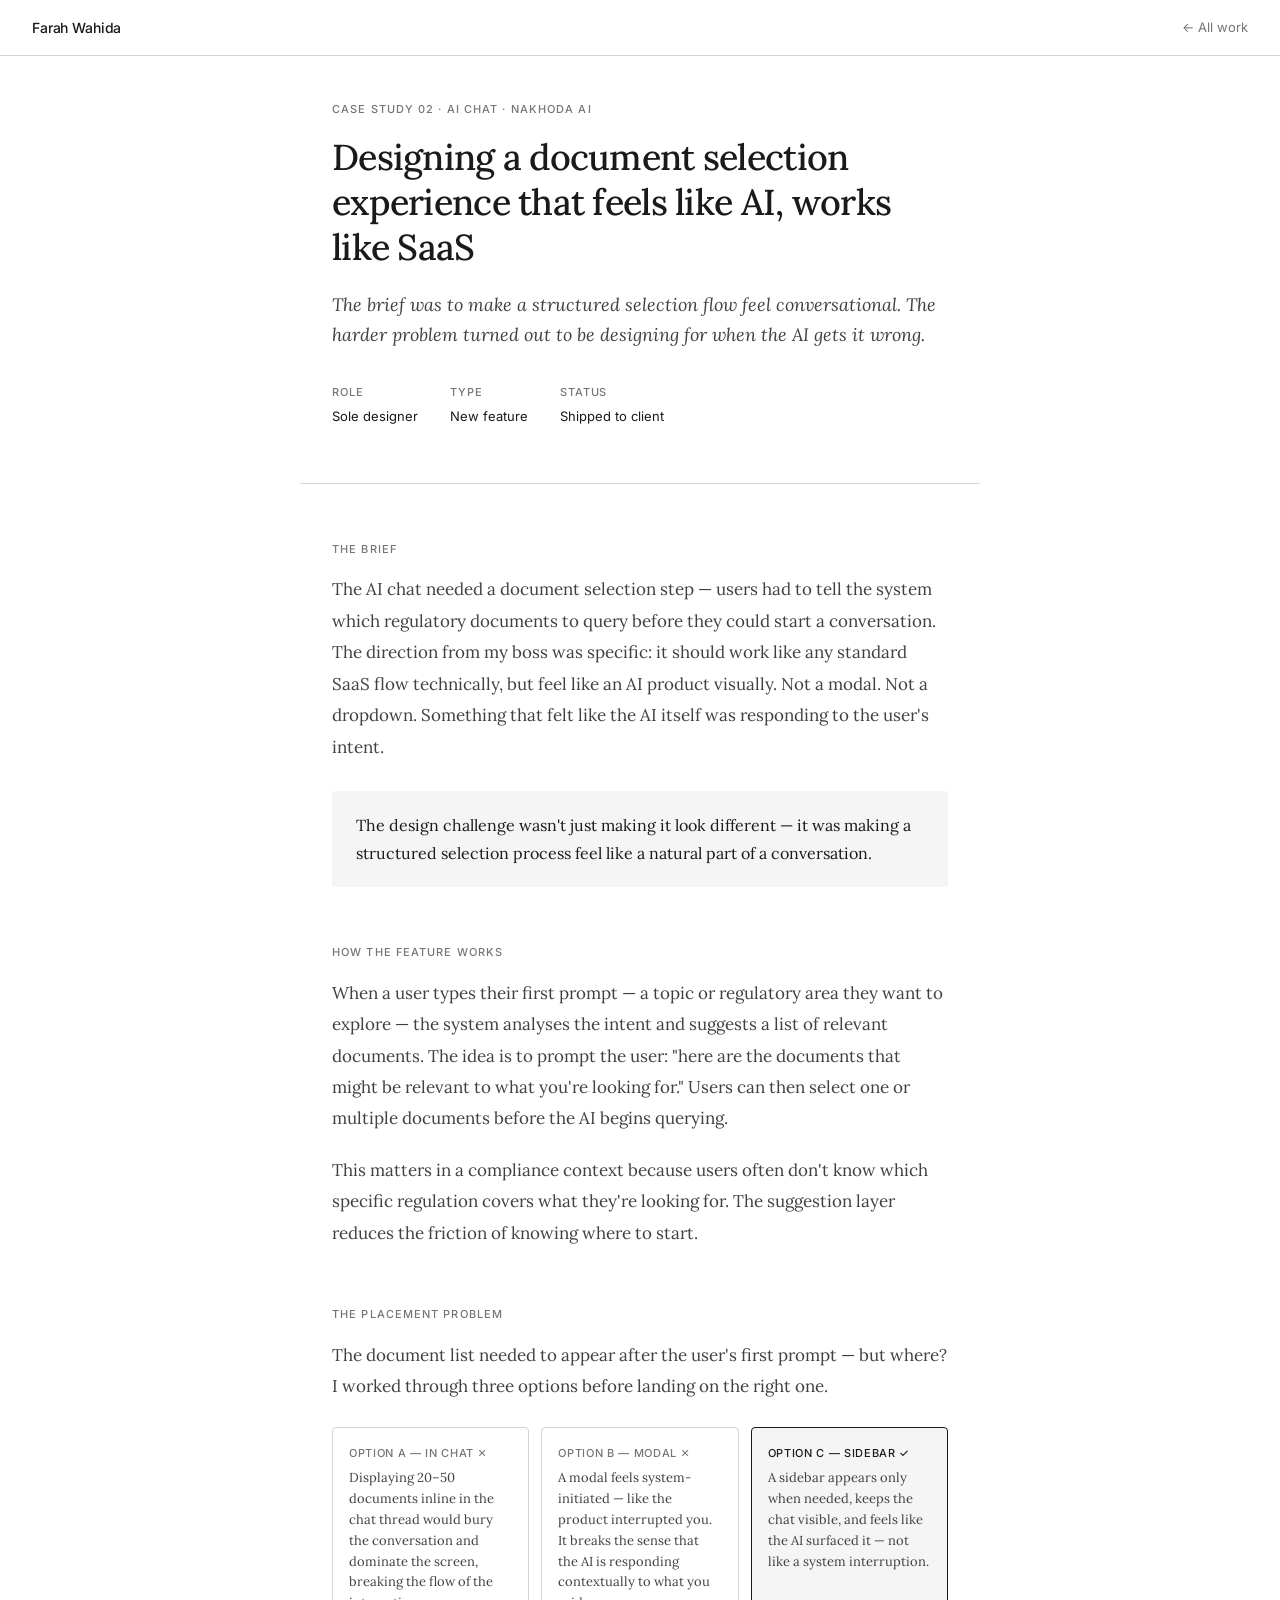
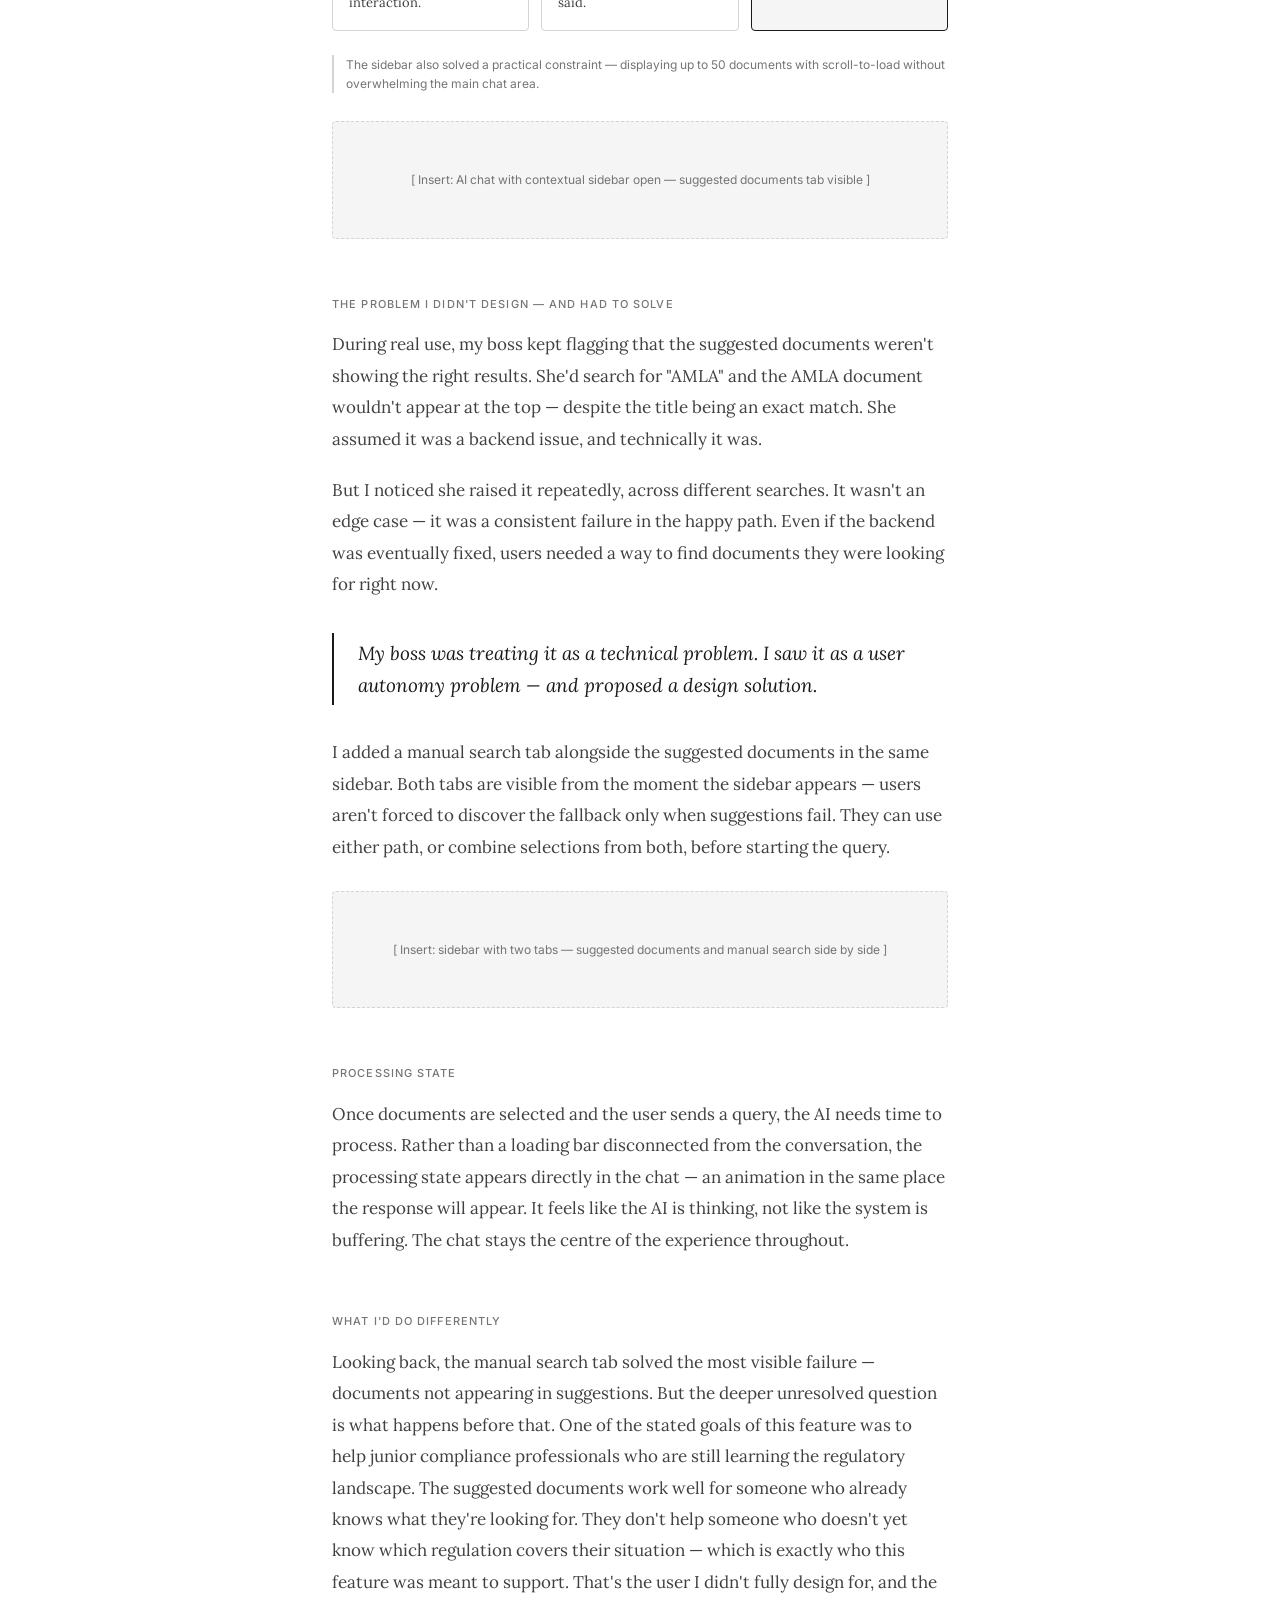
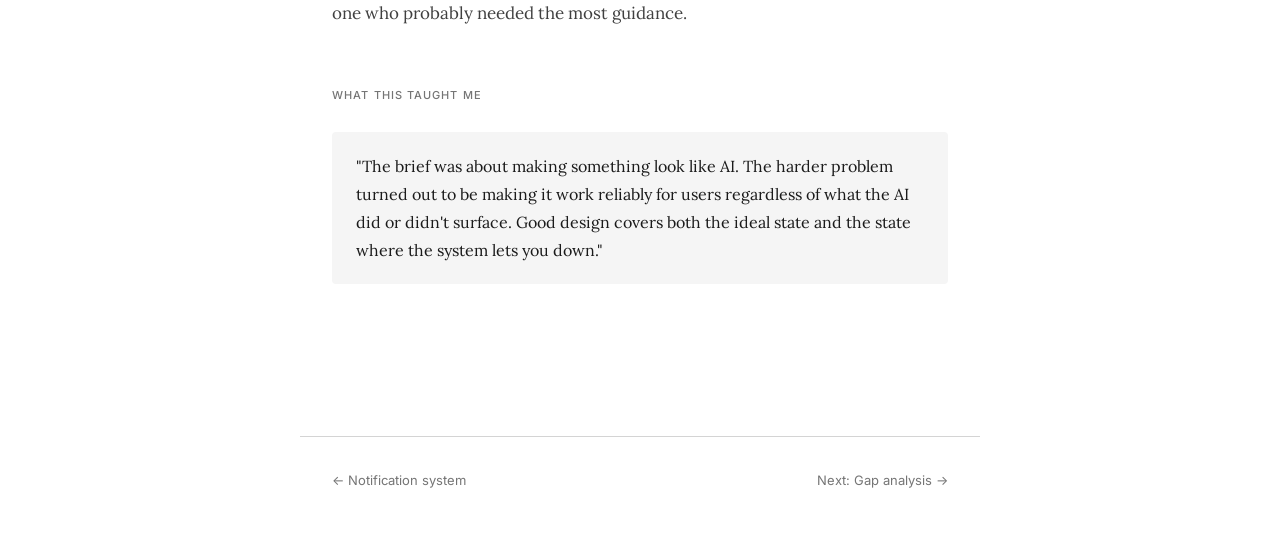
==== cs-aichat.html @ 158189bf "Base portfolio files" ====
<!DOCTYPE html>
<html lang="en">
<head>
<meta charset="UTF-8">
<meta name="viewport" content="width=device-width, initial-scale=1.0">
<title>AI Chat — Farah Wahida</title>
<link rel="stylesheet" href="cs.css">
</head>
<body>

<nav>
  <a class="nav-name" href="index.html">Farah Wahida</a>
  <a class="nav-back" href="index.html">← All work</a>
</nav>

<header class="cs-header">
  <div class="cs-eyebrow">Case study 02 · AI chat · Nakhoda AI</div>
  <h1 class="cs-title">Designing a document selection experience that feels like AI, works like SaaS</h1>
  <p class="cs-subtitle">The brief was to make a structured selection flow feel conversational. The harder problem turned out to be designing for when the AI gets it wrong.</p>
  <div class="cs-meta-row">
    <div class="cs-meta-item"><div class="cs-meta-label">Role</div><div class="cs-meta-val">Sole designer</div></div>
    <div class="cs-meta-item"><div class="cs-meta-label">Type</div><div class="cs-meta-val">New feature</div></div>
    <div class="cs-meta-item"><div class="cs-meta-label">Status</div><div class="cs-meta-val">Shipped to client</div></div>
  </div>
</header>

<main class="cs-body">

  <div class="cs-section">
    <div class="cs-section-label">The brief</div>
    <p>The AI chat needed a document selection step — users had to tell the system which regulatory documents to query before they could start a conversation. The direction from my boss was specific: it should work like any standard SaaS flow technically, but feel like an AI product visually. Not a modal. Not a dropdown. Something that felt like the AI itself was responding to the user's intent.</p>
    <div class="callout"><p>The design challenge wasn't just making it look different — it was making a structured selection process feel like a natural part of a conversation.</p></div>
  </div>

  <div class="cs-section">
    <div class="cs-section-label">How the feature works</div>
    <p>When a user types their first prompt — a topic or regulatory area they want to explore — the system analyses the intent and suggests a list of relevant documents. The idea is to prompt the user: "here are the documents that might be relevant to what you're looking for." Users can then select one or multiple documents before the AI begins querying.</p>
    <p>This matters in a compliance context because users often don't know which specific regulation covers what they're looking for. The suggestion layer reduces the friction of knowing where to start.</p>
  </div>

  <div class="cs-section">
    <div class="cs-section-label">The placement problem</div>
    <p>The document list needed to appear after the user's first prompt — but where? I worked through three options before landing on the right one.</p>

    <div class="decision-grid">
      <div class="decision-card">
        <div class="d-label">Option A — in chat ✕</div>
        <div class="d-desc">Displaying 20–50 documents inline in the chat thread would bury the conversation and dominate the screen, breaking the flow of the interaction.</div>
      </div>
      <div class="decision-card">
        <div class="d-label">Option B — modal ✕</div>
        <div class="d-desc">A modal feels system-initiated — like the product interrupted you. It breaks the sense that the AI is responding contextually to what you said.</div>
      </div>
      <div class="decision-card chosen">
        <div class="d-label">Option C — sidebar ✓</div>
        <div class="d-desc">A sidebar appears only when needed, keeps the chat visible, and feels like the AI surfaced it — not like a system interruption.</div>
      </div>
    </div>

    <div class="annotation">The sidebar also solved a practical constraint — displaying up to 50 documents with scroll-to-load without overwhelming the main chat area.</div>

    <div class="img-slot">[ Insert: AI chat with contextual sidebar open — suggested documents tab visible ]</div>
  </div>

  <div class="cs-section">
    <div class="cs-section-label">The problem I didn't design — and had to solve</div>
    <p>During real use, my boss kept flagging that the suggested documents weren't showing the right results. She'd search for "AMLA" and the AMLA document wouldn't appear at the top — despite the title being an exact match. She assumed it was a backend issue, and technically it was.</p>
    <p>But I noticed she raised it repeatedly, across different searches. It wasn't an edge case — it was a consistent failure in the happy path. Even if the backend was eventually fixed, users needed a way to find documents they were looking for right now.</p>

    <div class="pullquote"><p>My boss was treating it as a technical problem. I saw it as a user autonomy problem — and proposed a design solution.</p></div>

    <p>I added a manual search tab alongside the suggested documents in the same sidebar. Both tabs are visible from the moment the sidebar appears — users aren't forced to discover the fallback only when suggestions fail. They can use either path, or combine selections from both, before starting the query.</p>

    <div class="img-slot">[ Insert: sidebar with two tabs — suggested documents and manual search side by side ]</div>
  </div>

  <div class="cs-section">
    <div class="cs-section-label">Processing state</div>
    <p>Once documents are selected and the user sends a query, the AI needs time to process. Rather than a loading bar disconnected from the conversation, the processing state appears directly in the chat — an animation in the same place the response will appear. It feels like the AI is thinking, not like the system is buffering. The chat stays the centre of the experience throughout.</p>
  </div>

  <div class="cs-section">
    <div class="cs-section-label">What I'd do differently</div>
    <p>Looking back, the manual search tab solved the most visible failure — documents not appearing in suggestions. But the deeper unresolved question is what happens before that. One of the stated goals of this feature was to help junior compliance professionals who are still learning the regulatory landscape. The suggested documents work well for someone who already knows what they're looking for. They don't help someone who doesn't yet know which regulation covers their situation — which is exactly who this feature was meant to support. That's the user I didn't fully design for, and the one who probably needed the most guidance.</p>
  </div>

  <div class="cs-section">
    <div class="cs-section-label">What this taught me</div>
    <div class="callout"><p>"The brief was about making something look like AI. The harder problem turned out to be making it work reliably for users regardless of what the AI did or didn't surface. Good design covers both the ideal state and the state where the system lets you down."</p></div>
  </div>

</main>

<div class="cs-nav">
  <a href="cs-notification.html">← Notification system</a>
  <a href="cs-gapanalysis.html">Next: Gap analysis →</a>
</div>

</body>
</html>
---- cs.css ----
@import url('https://fonts.googleapis.com/css2?family=Lora:ital,wght@0,400;0,500;0,600;1,400;1,500&family=Inter:wght@300;400;500&display=swap');

*, *::before, *::after { box-sizing: border-box; margin: 0; padding: 0; }

:root {
  --black: #1a1a1a;
  --gray-dark: #404040;
  --gray-mid: #757575;
  --gray-light: #d4d4d4;
  --gray-faint: #f5f5f5;
  --white: #ffffff;
  --serif: 'Lora', Georgia, serif;
  --sans: 'Inter', system-ui, sans-serif;
  --max: 680px;
}

html { font-size: 16px; scroll-behavior: smooth; }
body {
  font-family: var(--serif);
  background: var(--white);
  color: var(--black);
  -webkit-font-smoothing: antialiased;
  line-height: 1.7;
}

/* NAV */
nav {
  position: fixed; top: 0; left: 0; right: 0;
  background: rgba(255,255,255,0.92);
  backdrop-filter: blur(8px);
  border-bottom: 1px solid var(--gray-light);
  z-index: 100;
  padding: 0 2rem;
  height: 56px;
  display: flex; align-items: center; justify-content: space-between;
}
.nav-name {
  font-family: var(--sans);
  font-size: 14px;
  font-weight: 500;
  color: var(--black);
  letter-spacing: -0.01em;
  text-decoration: none;
}
.nav-back {
  font-family: var(--sans);
  font-size: 13px;
  color: var(--gray-mid);
  text-decoration: none;
  display: flex; align-items: center; gap: 6px;
  transition: color 0.15s;
}
.nav-back:hover { color: var(--black); }

/* CASE STUDY LAYOUT */
.cs-header {
  max-width: var(--max);
  margin: 0 auto;
  padding: 100px 2rem 56px;
  border-bottom: 1px solid var(--gray-light);
}
.cs-eyebrow {
  font-family: var(--sans);
  font-size: 11px;
  font-weight: 500;
  letter-spacing: 0.1em;
  text-transform: uppercase;
  color: var(--gray-mid);
  margin-bottom: 16px;
}
.cs-title {
  font-family: var(--serif);
  font-size: clamp(1.625rem, 4vw, 2.25rem);
  font-weight: 500;
  line-height: 1.25;
  letter-spacing: -0.02em;
  color: var(--black);
  margin-bottom: 20px;
}
.cs-subtitle {
  font-family: var(--serif);
  font-size: 1.125rem;
  font-style: italic;
  line-height: 1.7;
  color: var(--gray-dark);
  margin-bottom: 32px;
}
.cs-meta-row {
  display: flex; gap: 32px; flex-wrap: wrap;
}
.cs-meta-item { }
.cs-meta-label {
  font-family: var(--sans);
  font-size: 11px;
  font-weight: 500;
  letter-spacing: 0.08em;
  text-transform: uppercase;
  color: var(--gray-mid);
  margin-bottom: 3px;
}
.cs-meta-val {
  font-family: var(--sans);
  font-size: 13px;
  font-weight: 400;
  color: var(--black);
}

/* BODY */
.cs-body {
  max-width: var(--max);
  margin: 0 auto;
  padding: 56px 2rem 96px;
}

.cs-section { margin-bottom: 56px; }

.cs-section-label {
  font-family: var(--sans);
  font-size: 11px;
  font-weight: 500;
  letter-spacing: 0.1em;
  text-transform: uppercase;
  color: var(--gray-mid);
  margin-bottom: 16px;
}

.cs-body p {
  font-family: var(--serif);
  font-size: 1.0625rem;
  line-height: 1.85;
  color: var(--gray-dark);
  margin-bottom: 20px;
}
.cs-body p:last-child { margin-bottom: 0; }

.cs-body h3 {
  font-family: var(--serif);
  font-size: 1.25rem;
  font-weight: 500;
  color: var(--black);
  margin-bottom: 12px;
  margin-top: 36px;
  letter-spacing: -0.01em;
}

/* PULLQUOTE */
.pullquote {
  border-left: 2px solid var(--black);
  padding: 4px 0 4px 24px;
  margin: 32px 0;
}
.pullquote p {
  font-family: var(--serif);
  font-size: 1.1875rem;
  font-style: italic;
  line-height: 1.7;
  color: var(--black) !important;
  margin-bottom: 0 !important;
}

/* CALLOUT */
.callout {
  background: var(--gray-faint);
  border-radius: 4px;
  padding: 20px 24px;
  margin: 28px 0;
}
.callout p {
  font-family: var(--serif);
  font-size: 1rem;
  line-height: 1.75;
  color: var(--black) !important;
  margin-bottom: 0 !important;
}

/* IMAGE SLOT */
.img-slot {
  background: var(--gray-faint);
  border: 1px dashed var(--gray-light);
  border-radius: 4px;
  padding: 48px 24px;
  text-align: center;
  font-family: var(--sans);
  font-size: 12px;
  color: var(--gray-mid);
  margin: 28px 0;
  line-height: 1.6;
}
.img-slot img {
  width: 100%;
  border-radius: 4px;
  display: block;
}

/* DECISION GRID */
.decision-grid {
  display: grid;
  grid-template-columns: repeat(3, minmax(0,1fr));
  gap: 12px;
  margin: 24px 0;
}
.decision-card {
  border: 1px solid var(--gray-light);
  border-radius: 4px;
  padding: 16px;
}
.decision-card.chosen {
  border-color: var(--black);
  background: var(--gray-faint);
}
.decision-card .d-label {
  font-family: var(--sans);
  font-size: 11px;
  font-weight: 500;
  color: var(--gray-mid);
  margin-bottom: 6px;
  text-transform: uppercase;
  letter-spacing: 0.06em;
}
.decision-card.chosen .d-label { color: var(--black); }
.decision-card .d-desc {
  font-family: var(--serif);
  font-size: 13px;
  line-height: 1.6;
  color: var(--gray-dark);
}

/* ITERATION GRID */
.iter-grid {
  display: grid;
  grid-template-columns: repeat(3, minmax(0,1fr));
  gap: 12px;
  margin: 24px 0;
}
.iter-card {
  border: 1px solid var(--gray-light);
  border-radius: 4px;
  padding: 16px;
}
.iter-card.final { border-color: var(--black); background: var(--gray-faint); }
.iter-card .i-label {
  font-family: var(--sans);
  font-size: 11px;
  font-weight: 500;
  text-transform: uppercase;
  letter-spacing: 0.06em;
  color: var(--gray-mid);
  margin-bottom: 6px;
}
.iter-card.final .i-label { color: var(--black); }
.iter-card .i-desc {
  font-family: var(--serif);
  font-size: 13px;
  line-height: 1.6;
  color: var(--gray-dark);
}

/* DETAIL LIST */
.detail-list { list-style: none; padding: 0; margin: 16px 0; }
.detail-list li {
  font-family: var(--serif);
  font-size: 1rem;
  line-height: 1.7;
  color: var(--gray-dark);
  padding: 12px 0 12px 0;
  border-bottom: 1px solid var(--gray-light);
  display: grid;
  grid-template-columns: 1fr;
  gap: 4px;
}
.detail-list li:first-child { border-top: 1px solid var(--gray-light); }
.detail-list li .d-main { color: var(--black); }
.detail-list li .d-sub {
  font-family: var(--sans);
  font-size: 12px;
  color: var(--gray-mid);
  line-height: 1.5;
}

/* NEXT VERSION */
.next-ver {
  border: 1px solid var(--black);
  border-radius: 4px;
  padding: 16px 20px;
  margin: 20px 0;
  font-family: var(--sans);
  font-size: 13px;
  line-height: 1.7;
  color: var(--black);
}
.next-ver-label {
  font-size: 10px;
  font-weight: 500;
  letter-spacing: 0.1em;
  text-transform: uppercase;
  color: var(--gray-mid);
  margin-bottom: 6px;
}

/* ANNOTATION */
.annotation {
  font-family: var(--sans);
  font-size: 12px;
  color: var(--gray-mid);
  border-left: 2px solid var(--gray-light);
  padding-left: 12px;
  margin: 16px 0;
  line-height: 1.6;
}

/* NAV BETWEEN CASES */
.cs-nav {
  max-width: var(--max);
  margin: 0 auto;
  padding: 0 2rem 64px;
  display: flex;
  justify-content: space-between;
  align-items: center;
  border-top: 1px solid var(--gray-light);
  padding-top: 32px;
  flex-wrap: wrap;
  gap: 16px;
}
.cs-nav a {
  font-family: var(--sans);
  font-size: 13px;
  color: var(--gray-mid);
  text-decoration: none;
  transition: color 0.15s;
}
.cs-nav a:hover { color: var(--black); }

@media (max-width: 600px) {
  nav { padding: 0 1.25rem; }
  .cs-header { padding: 88px 1.25rem 40px; }
  .cs-body { padding: 40px 1.25rem 72px; }
  .decision-grid { grid-template-columns: 1fr; }
  .iter-grid { grid-template-columns: 1fr; }
  .cs-nav { padding: 24px 1.25rem 48px; }
}
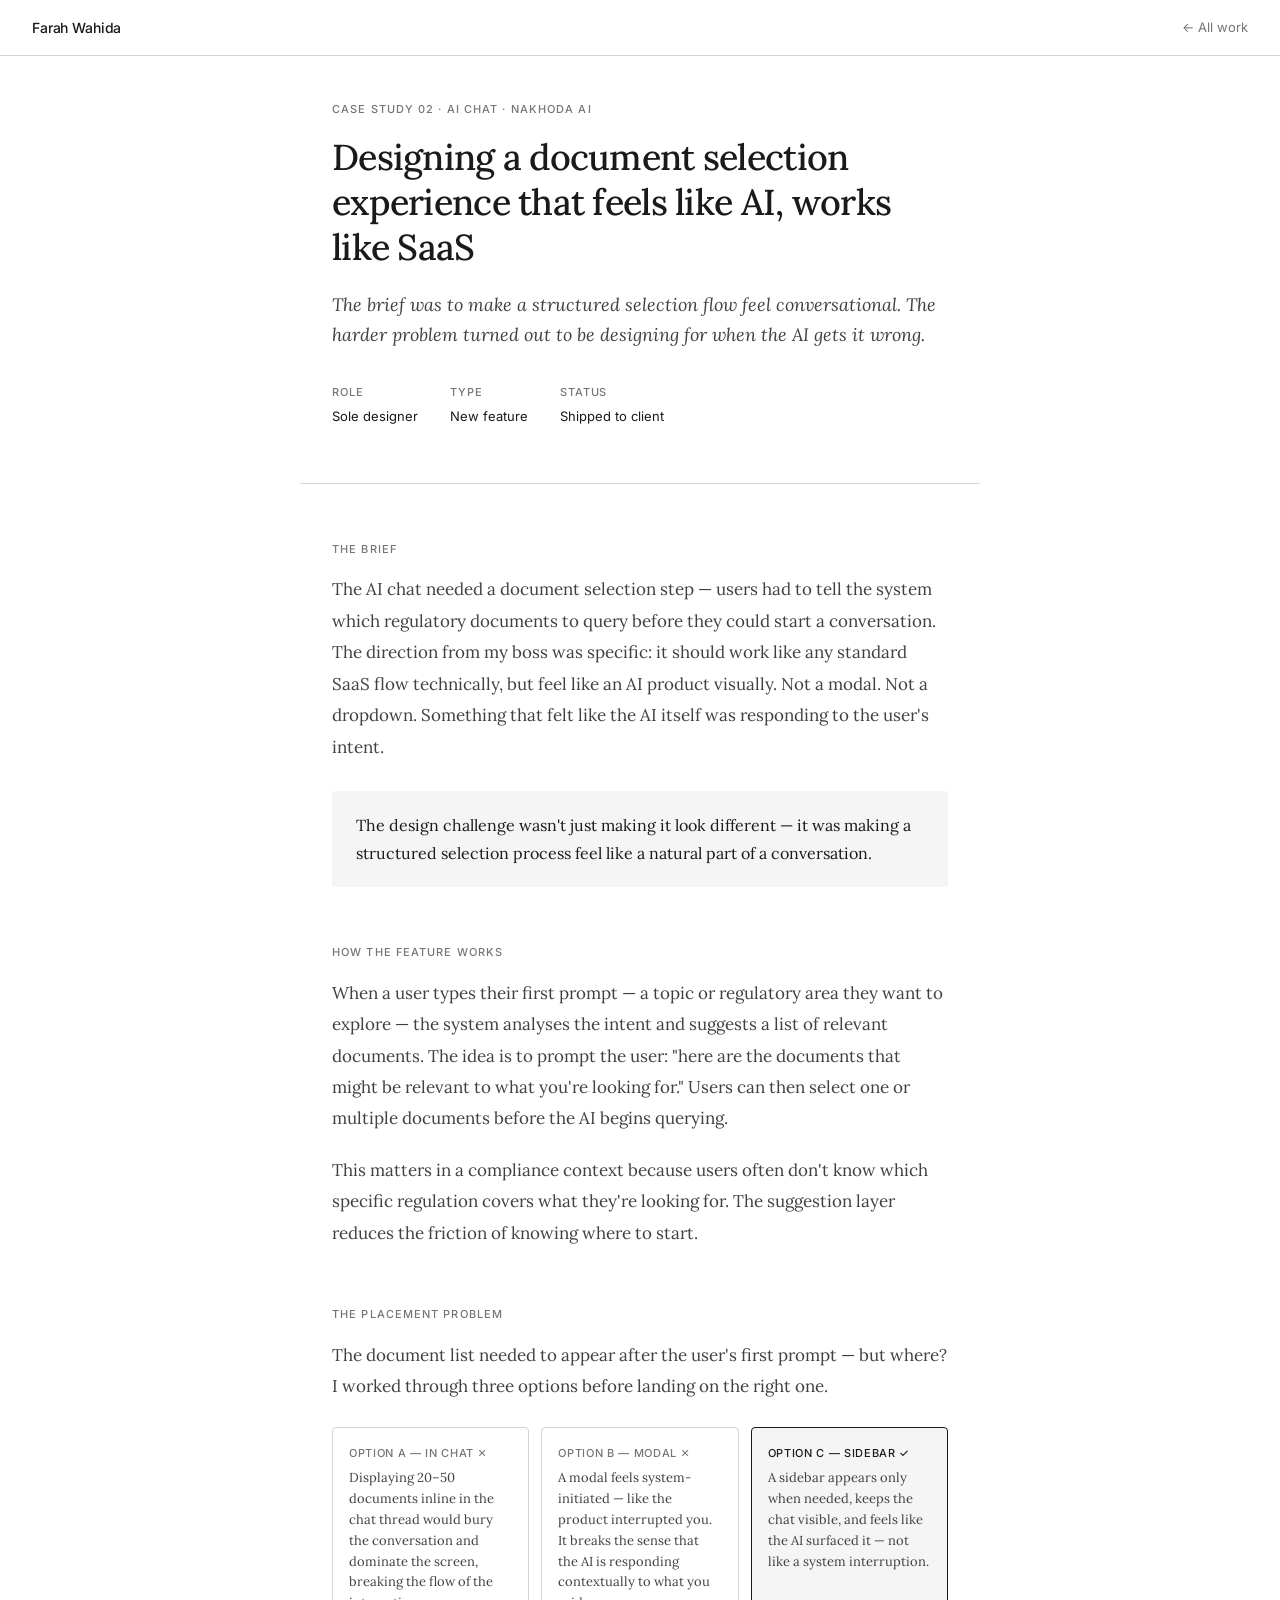
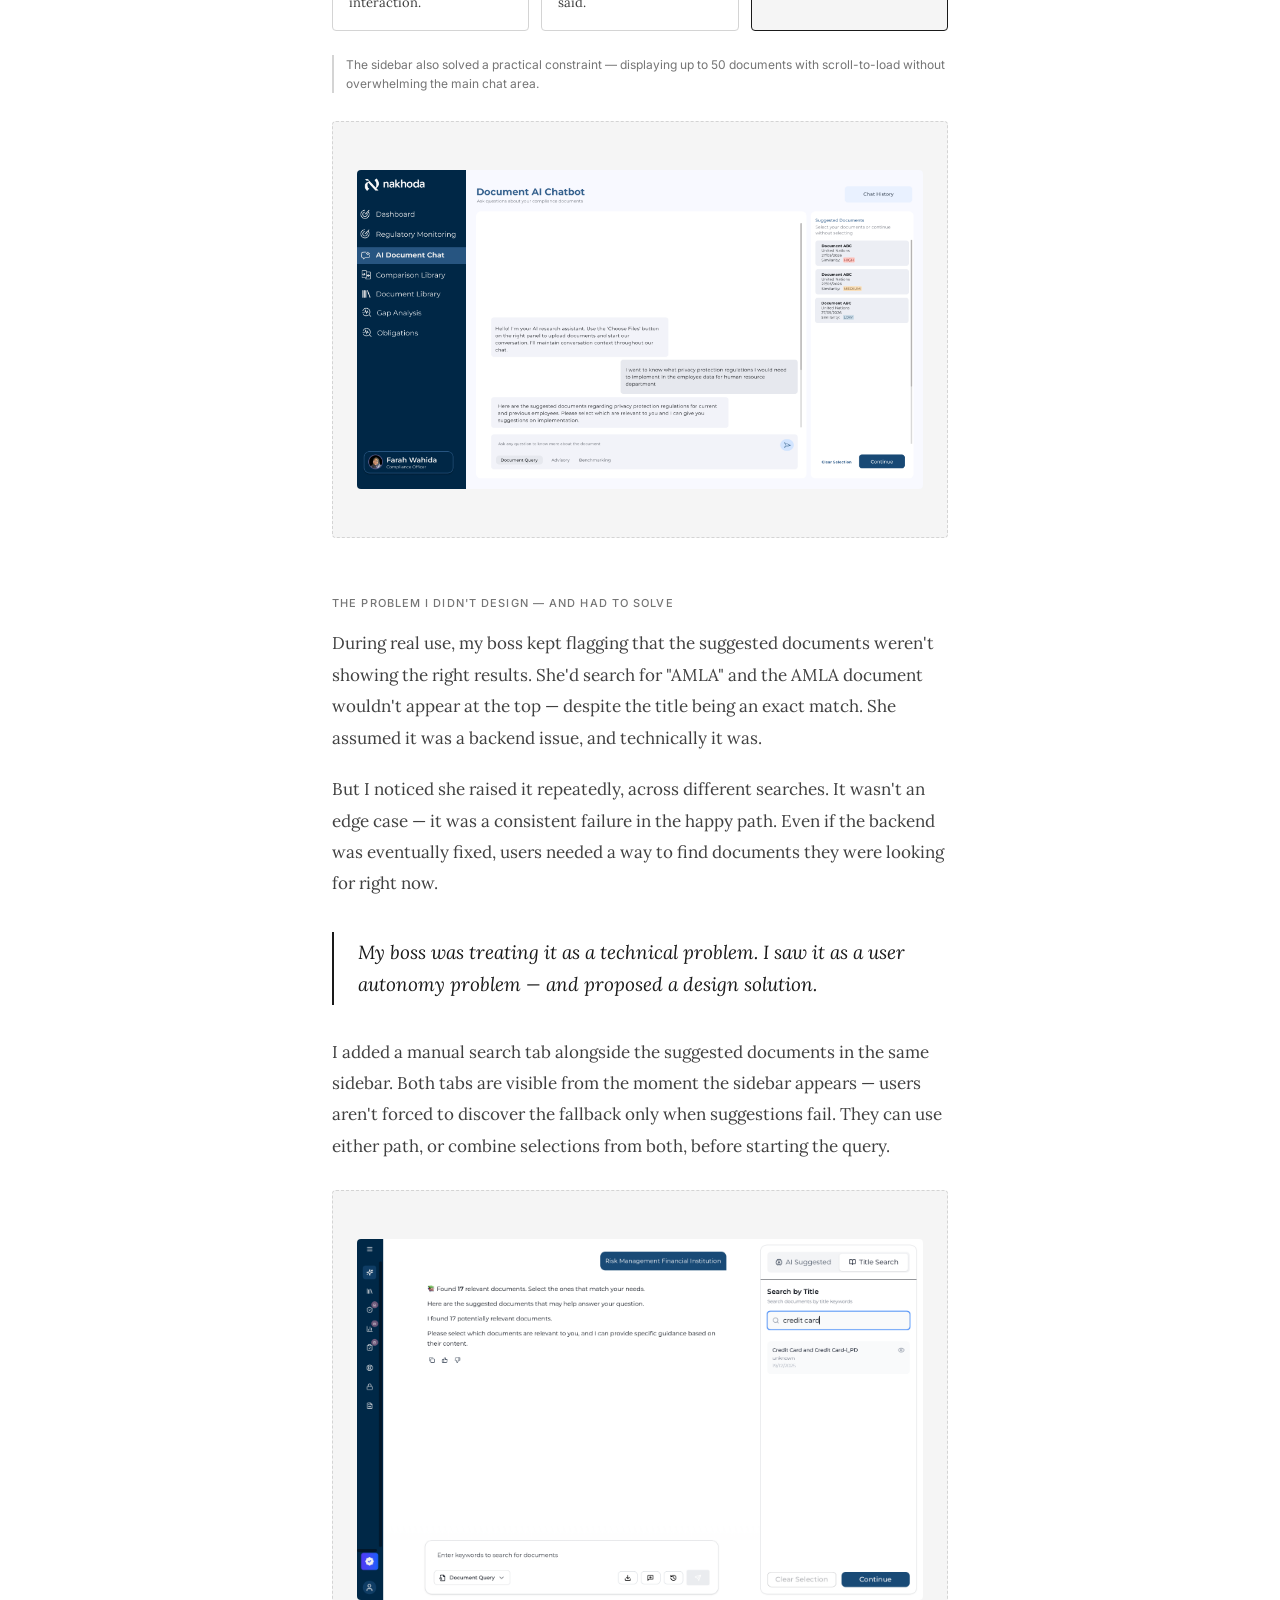
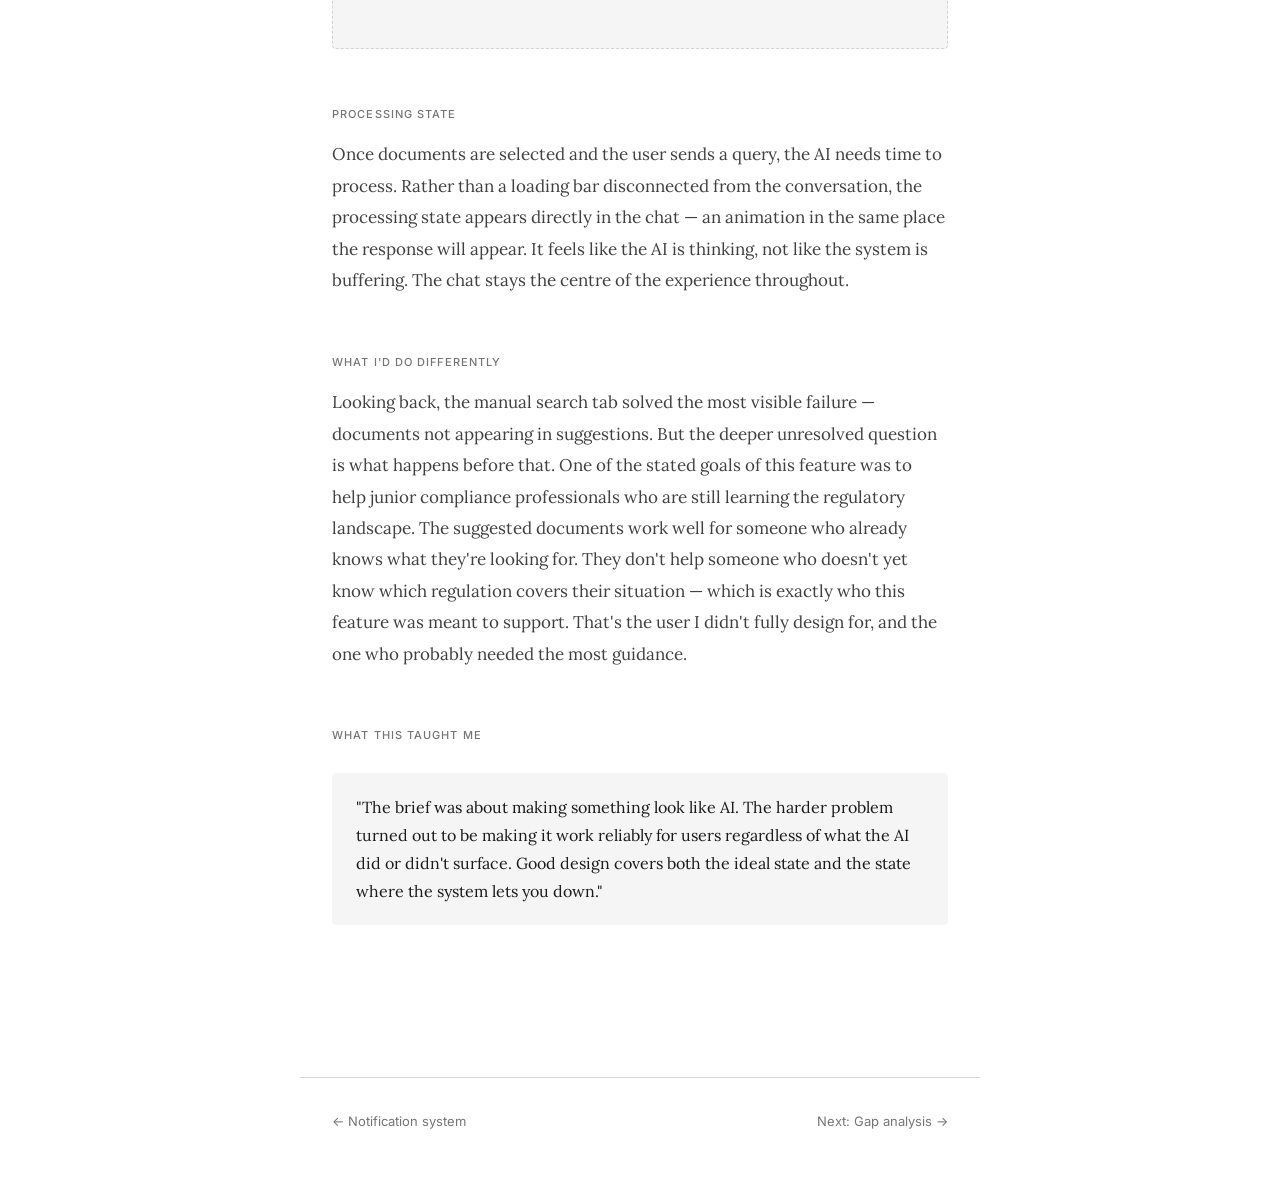
==== commit 7f098538: "Update cs-aichat.html" ====
--- a/cs-aichat.html
+++ b/cs-aichat.html
@@ -59,7 +59,7 @@
 
     <div class="annotation">The sidebar also solved a practical constraint — displaying up to 50 documents with scroll-to-load without overwhelming the main chat area.</div>
 
-    <div class="img-slot">[ Insert: AI chat with contextual sidebar open — suggested documents tab visible ]</div>
+    <div class="img-slot"><img src="Chat1.png" alt="suggested document design with friction"></div>
   </div>
 
   <div class="cs-section">
@@ -71,7 +71,7 @@
 
     <p>I added a manual search tab alongside the suggested documents in the same sidebar. Both tabs are visible from the moment the sidebar appears — users aren't forced to discover the fallback only when suggestions fail. They can use either path, or combine selections from both, before starting the query.</p>
 
-    <div class="img-slot">[ Insert: sidebar with two tabs — suggested documents and manual search side by side ]</div>
+    <div class="img-slot"><img src="Chat2.png" alt="new design to give room for error and autonomy"></div>
   </div>
 
   <div class="cs-section">
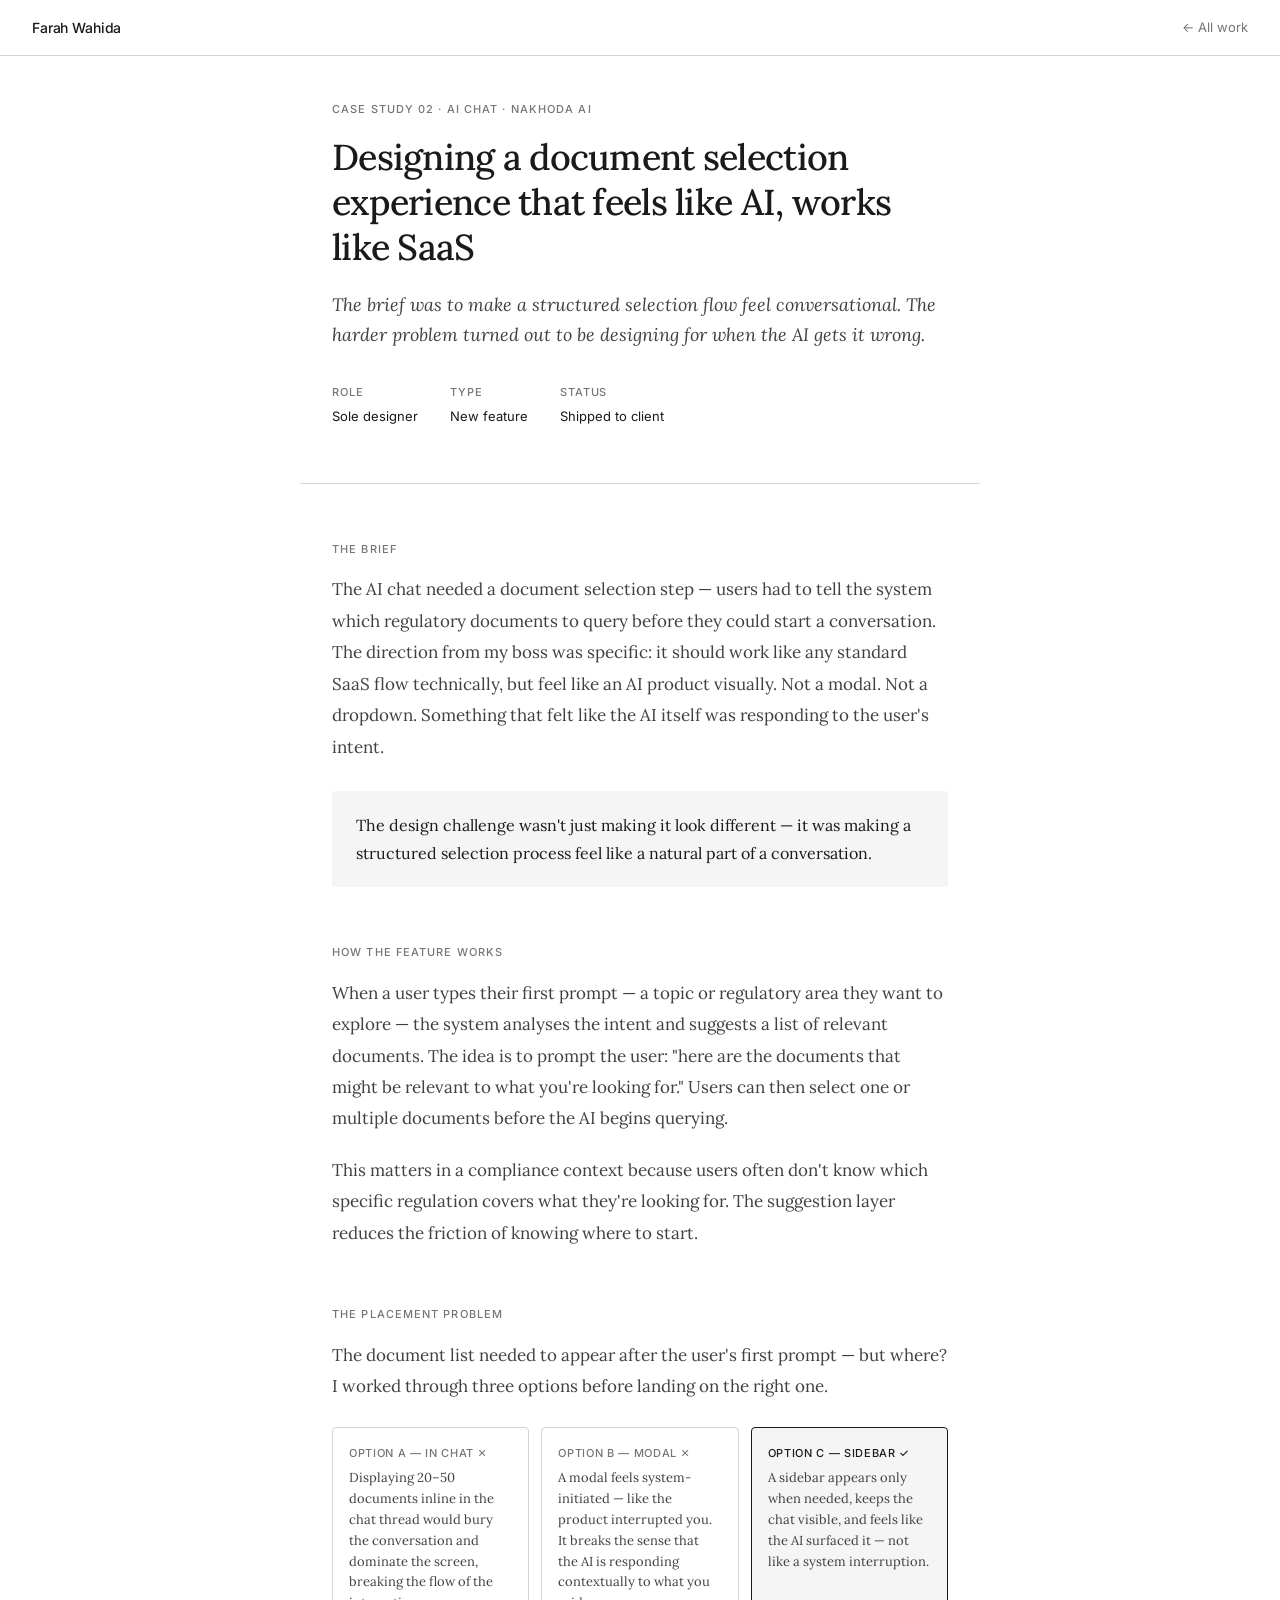
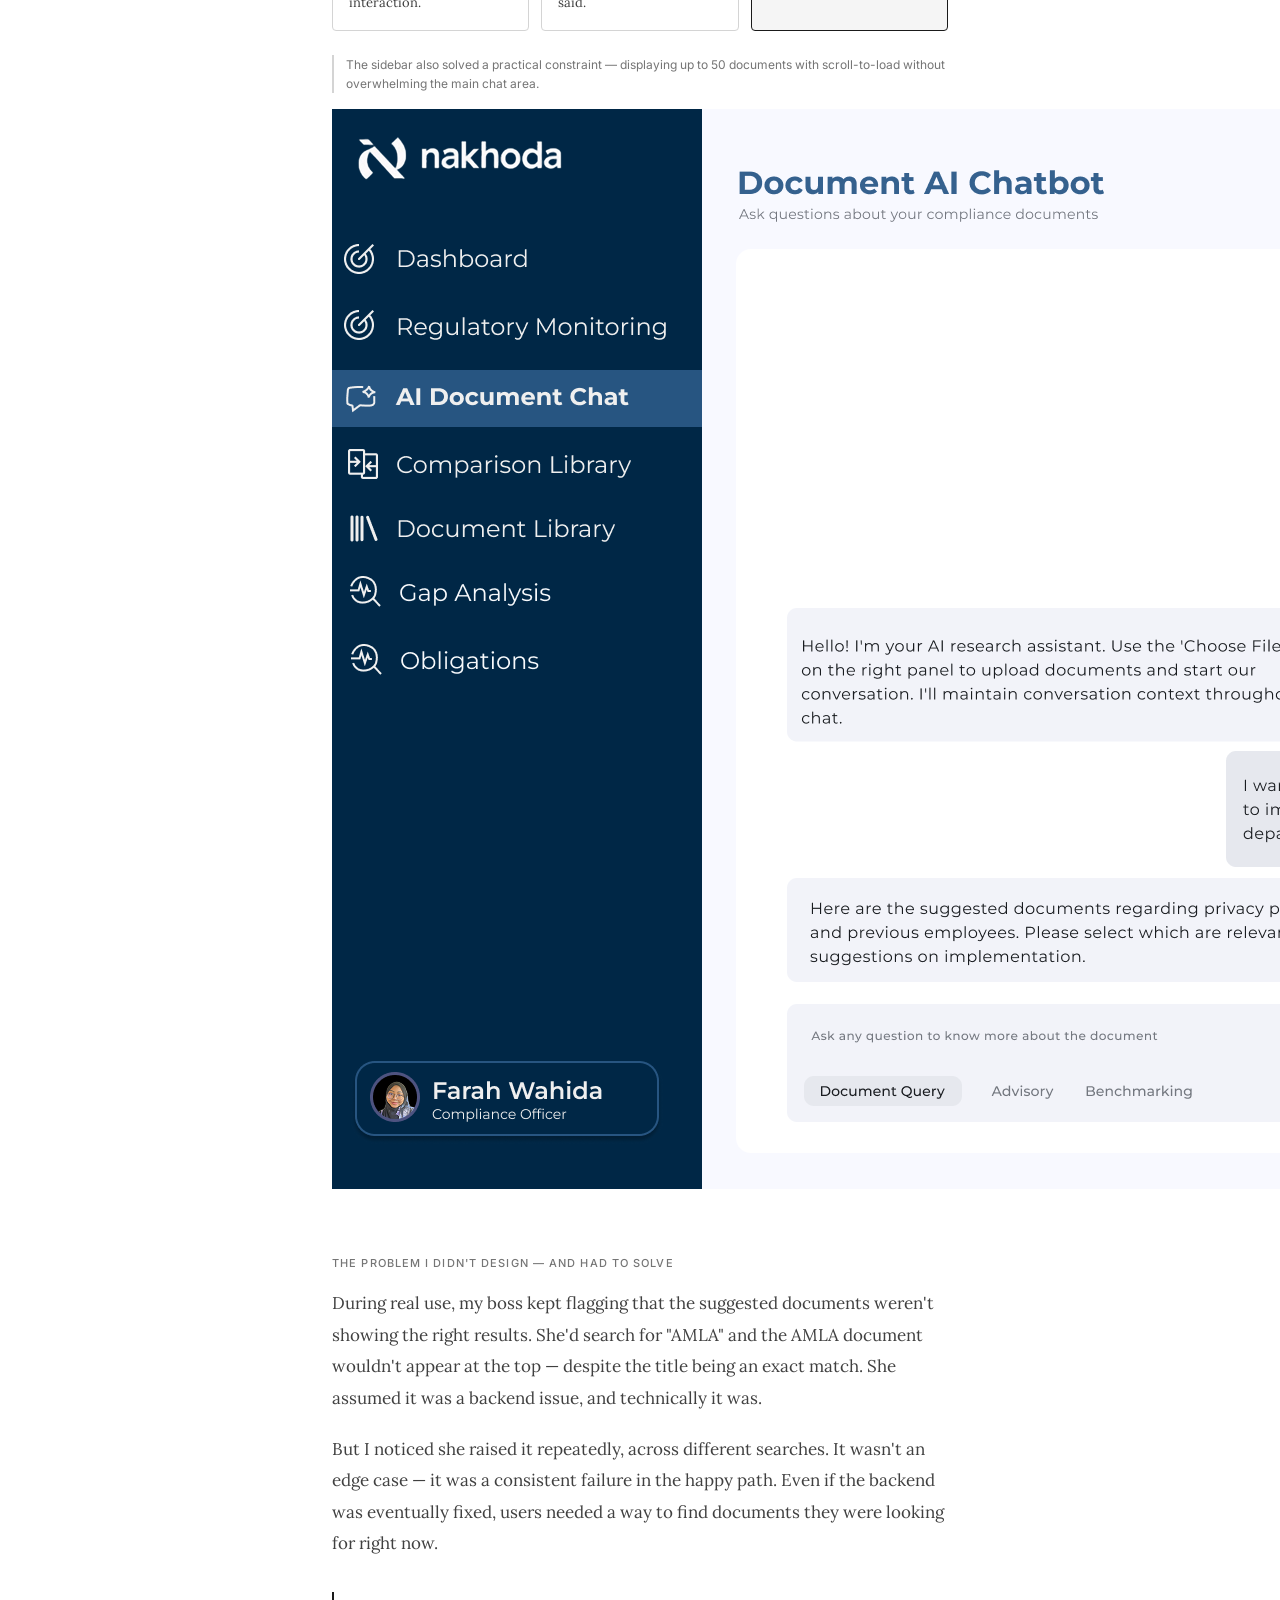
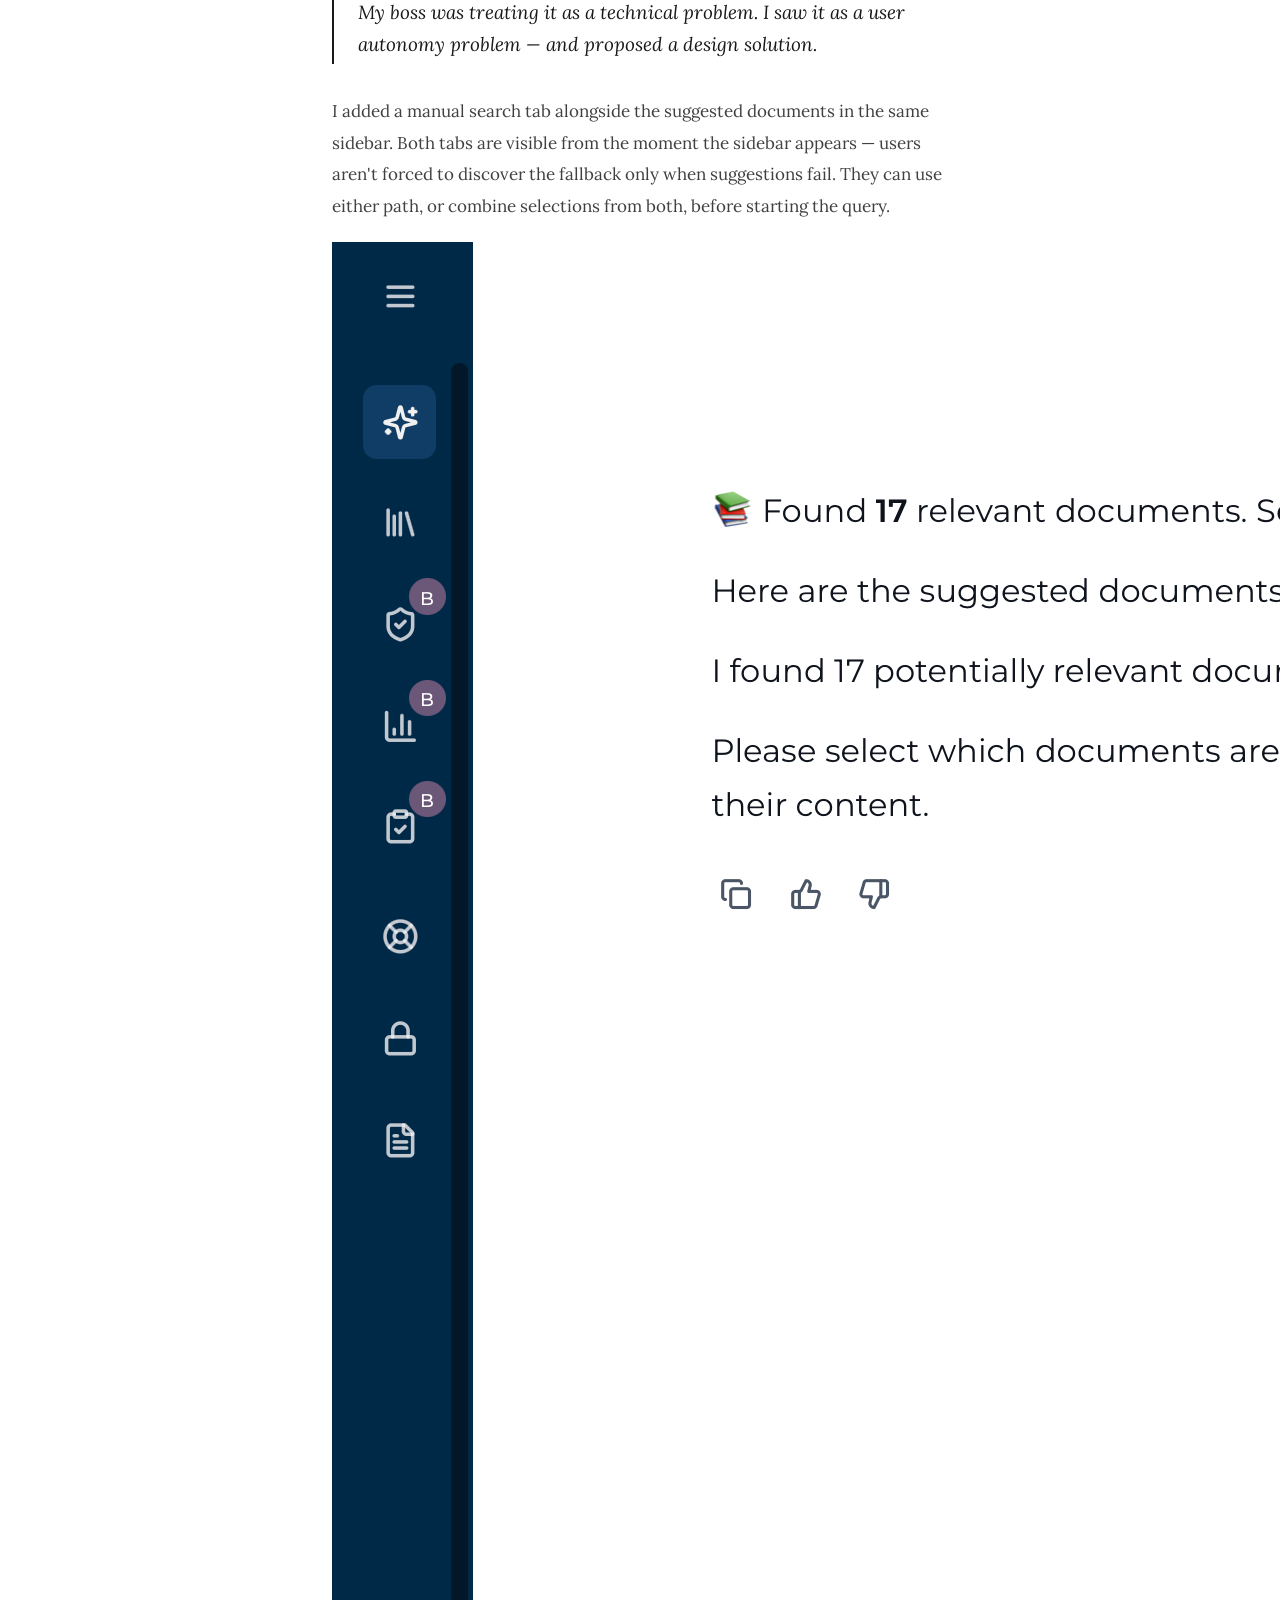
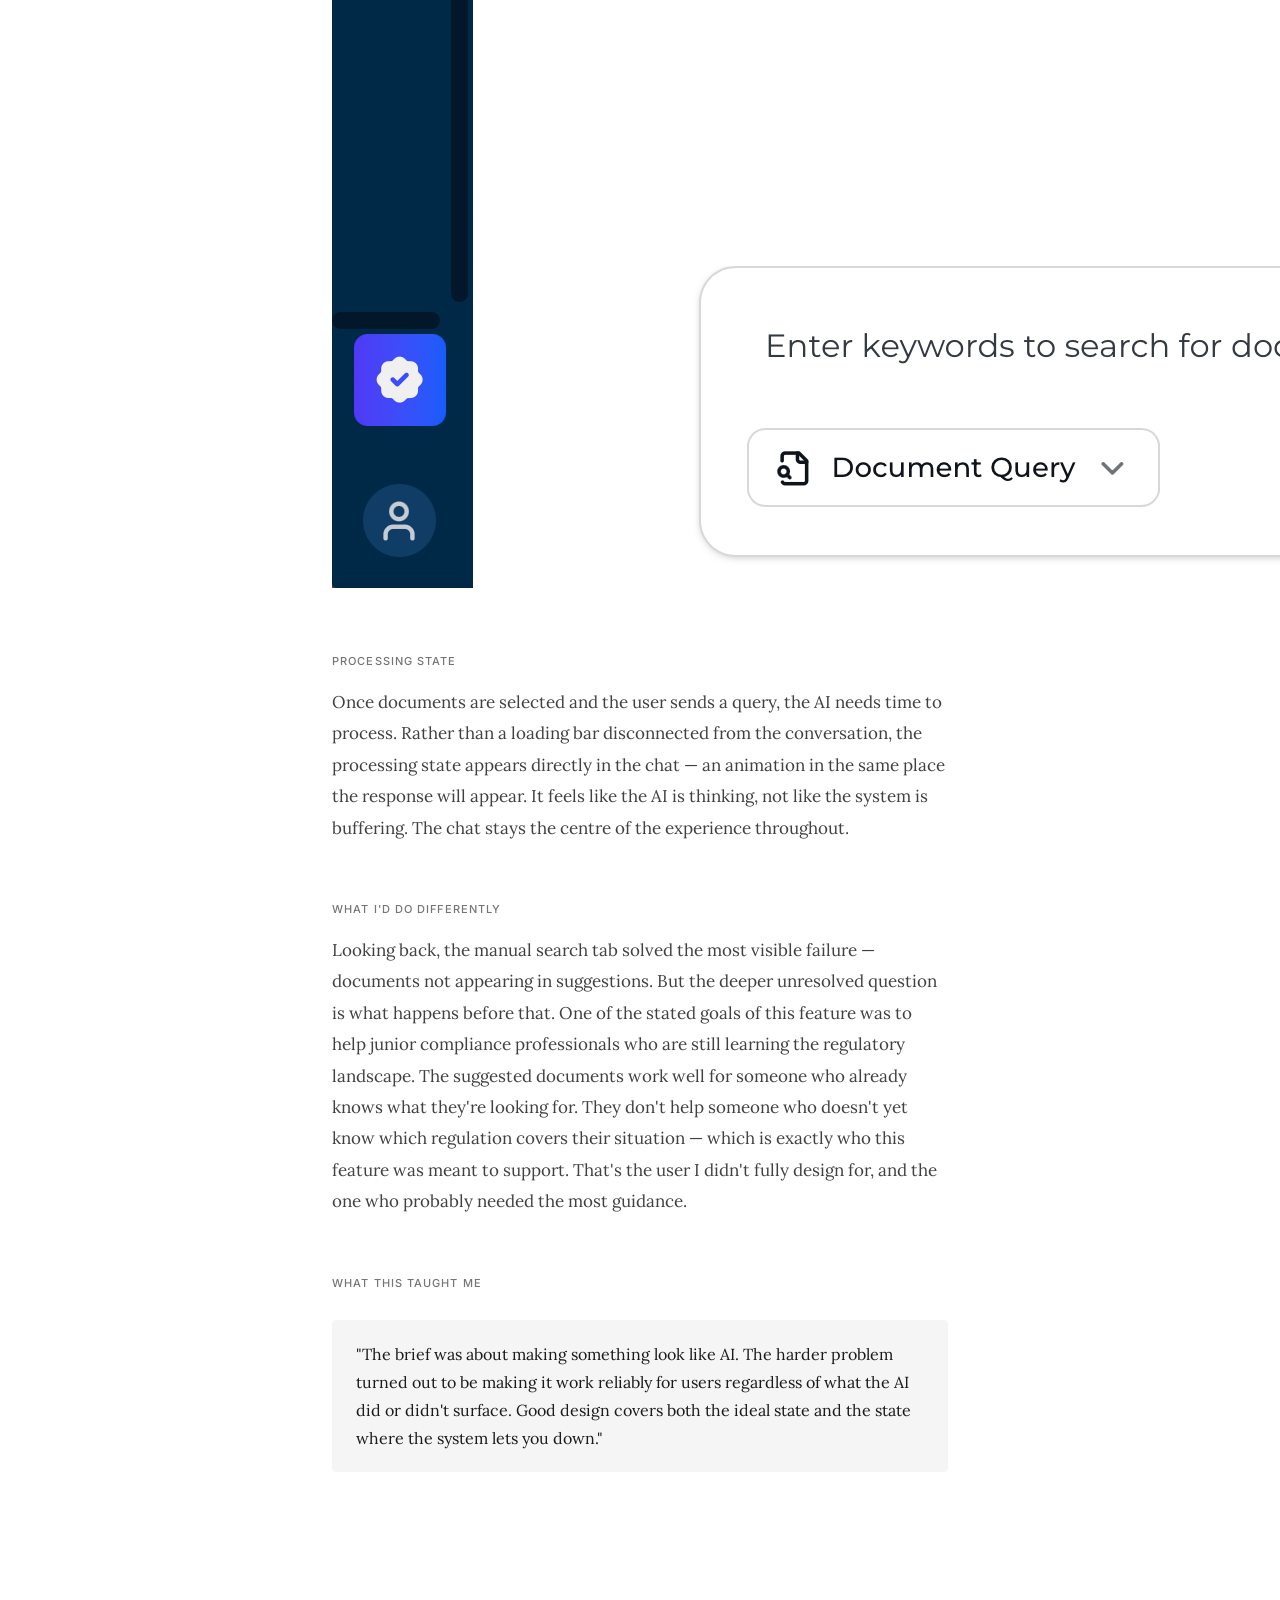
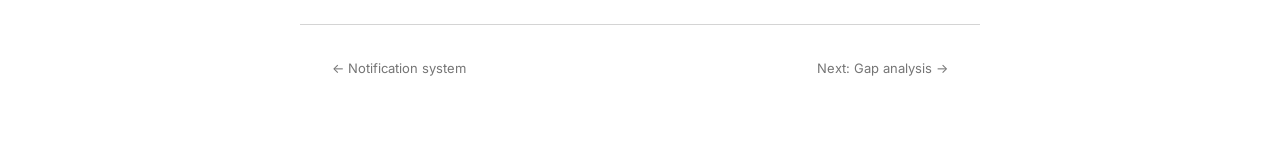
==== commit 96b4ec43: "Update cs-aichat.html" ====
--- a/cs-aichat.html
+++ b/cs-aichat.html
@@ -59,7 +59,7 @@
 
     <div class="annotation">The sidebar also solved a practical constraint — displaying up to 50 documents with scroll-to-load without overwhelming the main chat area.</div>
 
-    <div class="img-slot"><img src="Chat1.png" alt="suggested document design with friction"></div>
+    <div><img src="Chat1.png" alt="suggested document design with friction"></div>
   </div>
 
   <div class="cs-section">
@@ -71,7 +71,7 @@
 
     <p>I added a manual search tab alongside the suggested documents in the same sidebar. Both tabs are visible from the moment the sidebar appears — users aren't forced to discover the fallback only when suggestions fail. They can use either path, or combine selections from both, before starting the query.</p>
 
-    <div class="img-slot"><img src="Chat2.png" alt="new design to give room for error and autonomy"></div>
+    <div><img src="Chat2.png" alt="new design to give room for error and autonomy"></div>
   </div>
 
   <div class="cs-section">
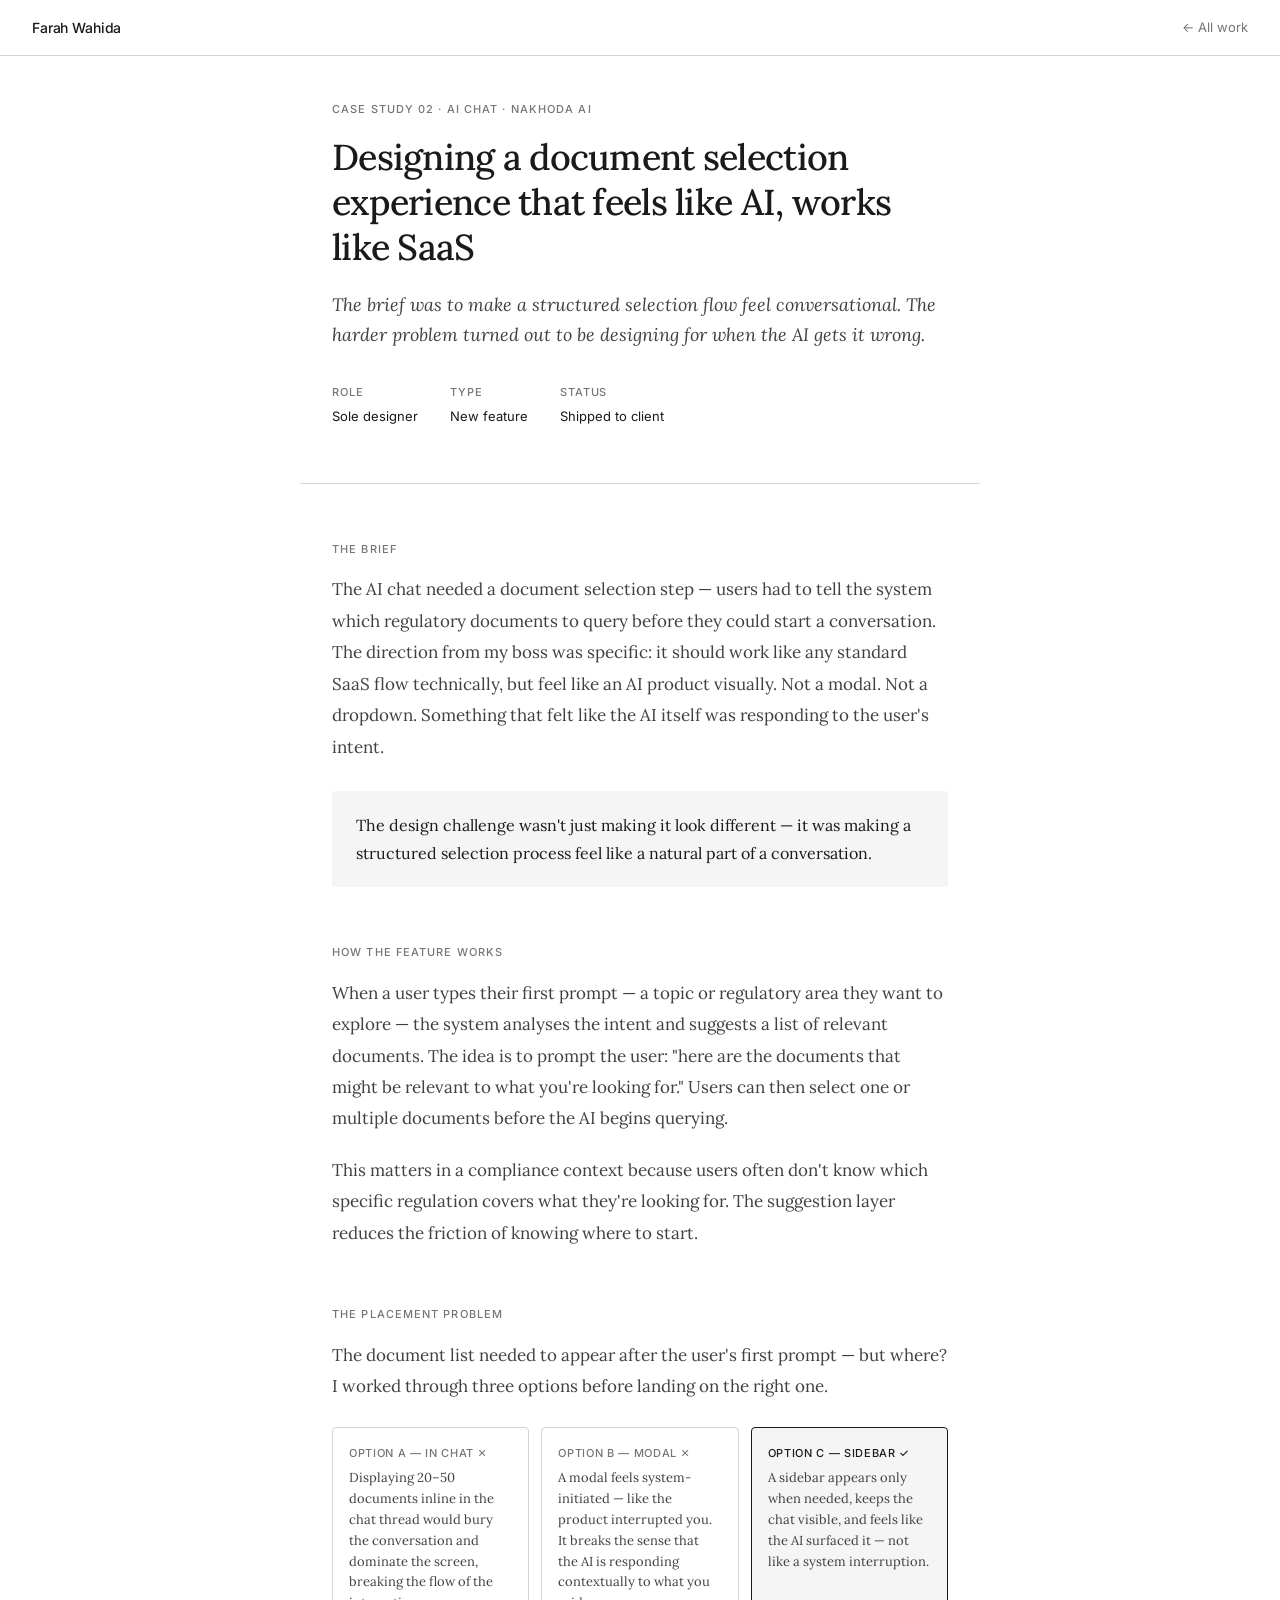
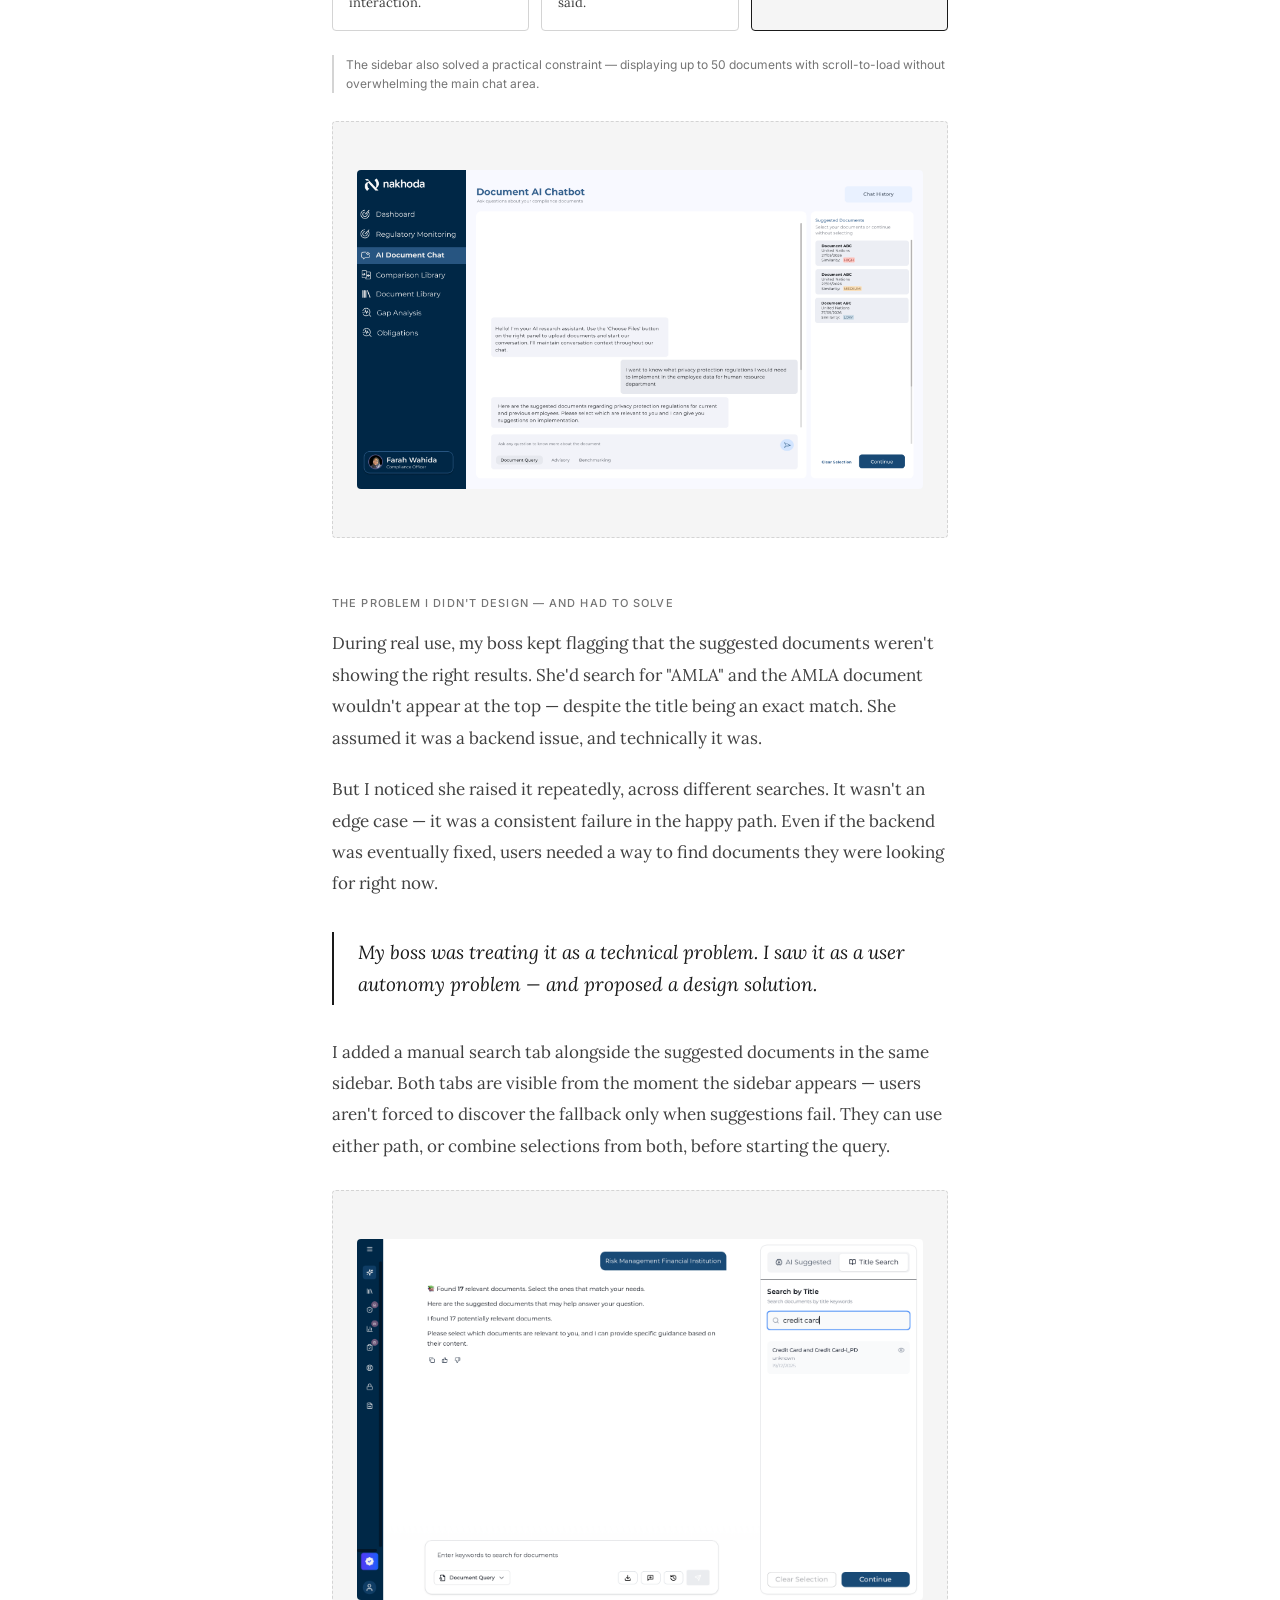
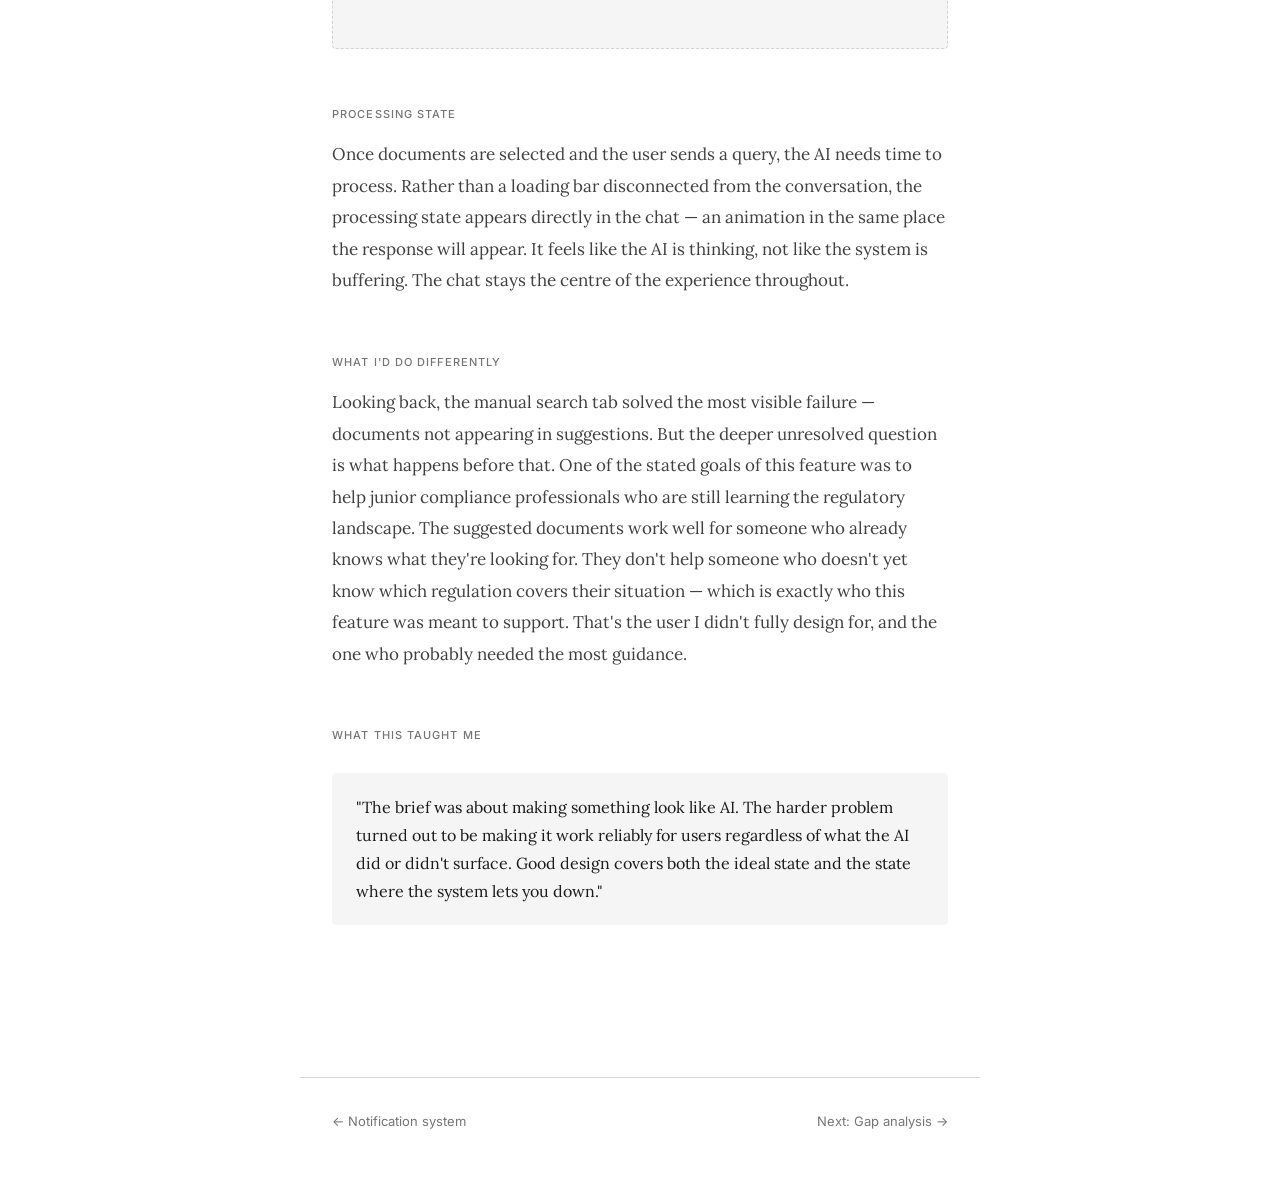
==== commit 679d0201: "Update cs-aichat.html" ====
--- a/cs-aichat.html
+++ b/cs-aichat.html
@@ -59,7 +59,7 @@
 
     <div class="annotation">The sidebar also solved a practical constraint — displaying up to 50 documents with scroll-to-load without overwhelming the main chat area.</div>
 
-    <div><img src="Chat1.png" alt="suggested document design with friction"></div>
+    <div class="img-slot"><img src="Chat1.png" alt="suggested document design with friction"></div>
   </div>
 
   <div class="cs-section">
@@ -71,7 +71,7 @@
 
     <p>I added a manual search tab alongside the suggested documents in the same sidebar. Both tabs are visible from the moment the sidebar appears — users aren't forced to discover the fallback only when suggestions fail. They can use either path, or combine selections from both, before starting the query.</p>
 
-    <div><img src="Chat2.png" alt="new design to give room for error and autonomy"></div>
+    <div class="img-slot"><img src="Chat2.png" alt="new design to give room for error and autonomy"></div>
   </div>
 
   <div class="cs-section">
